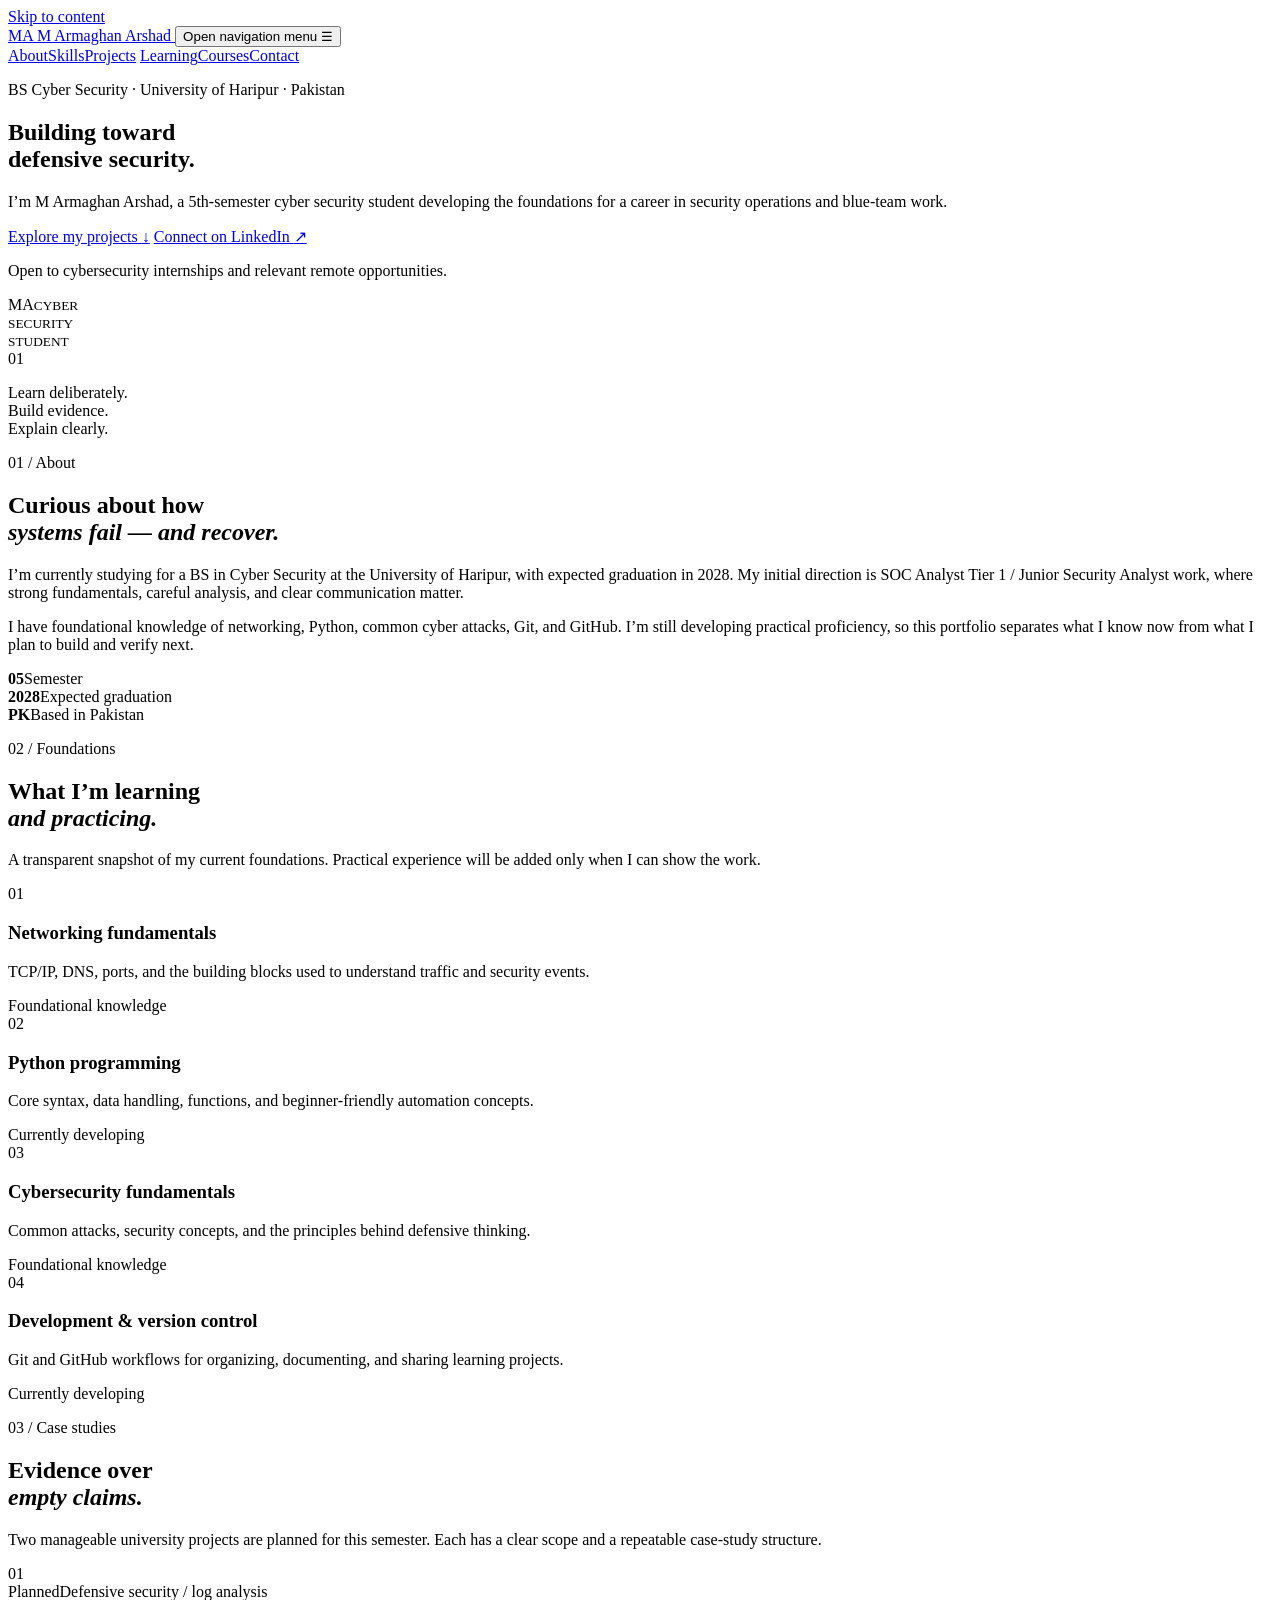
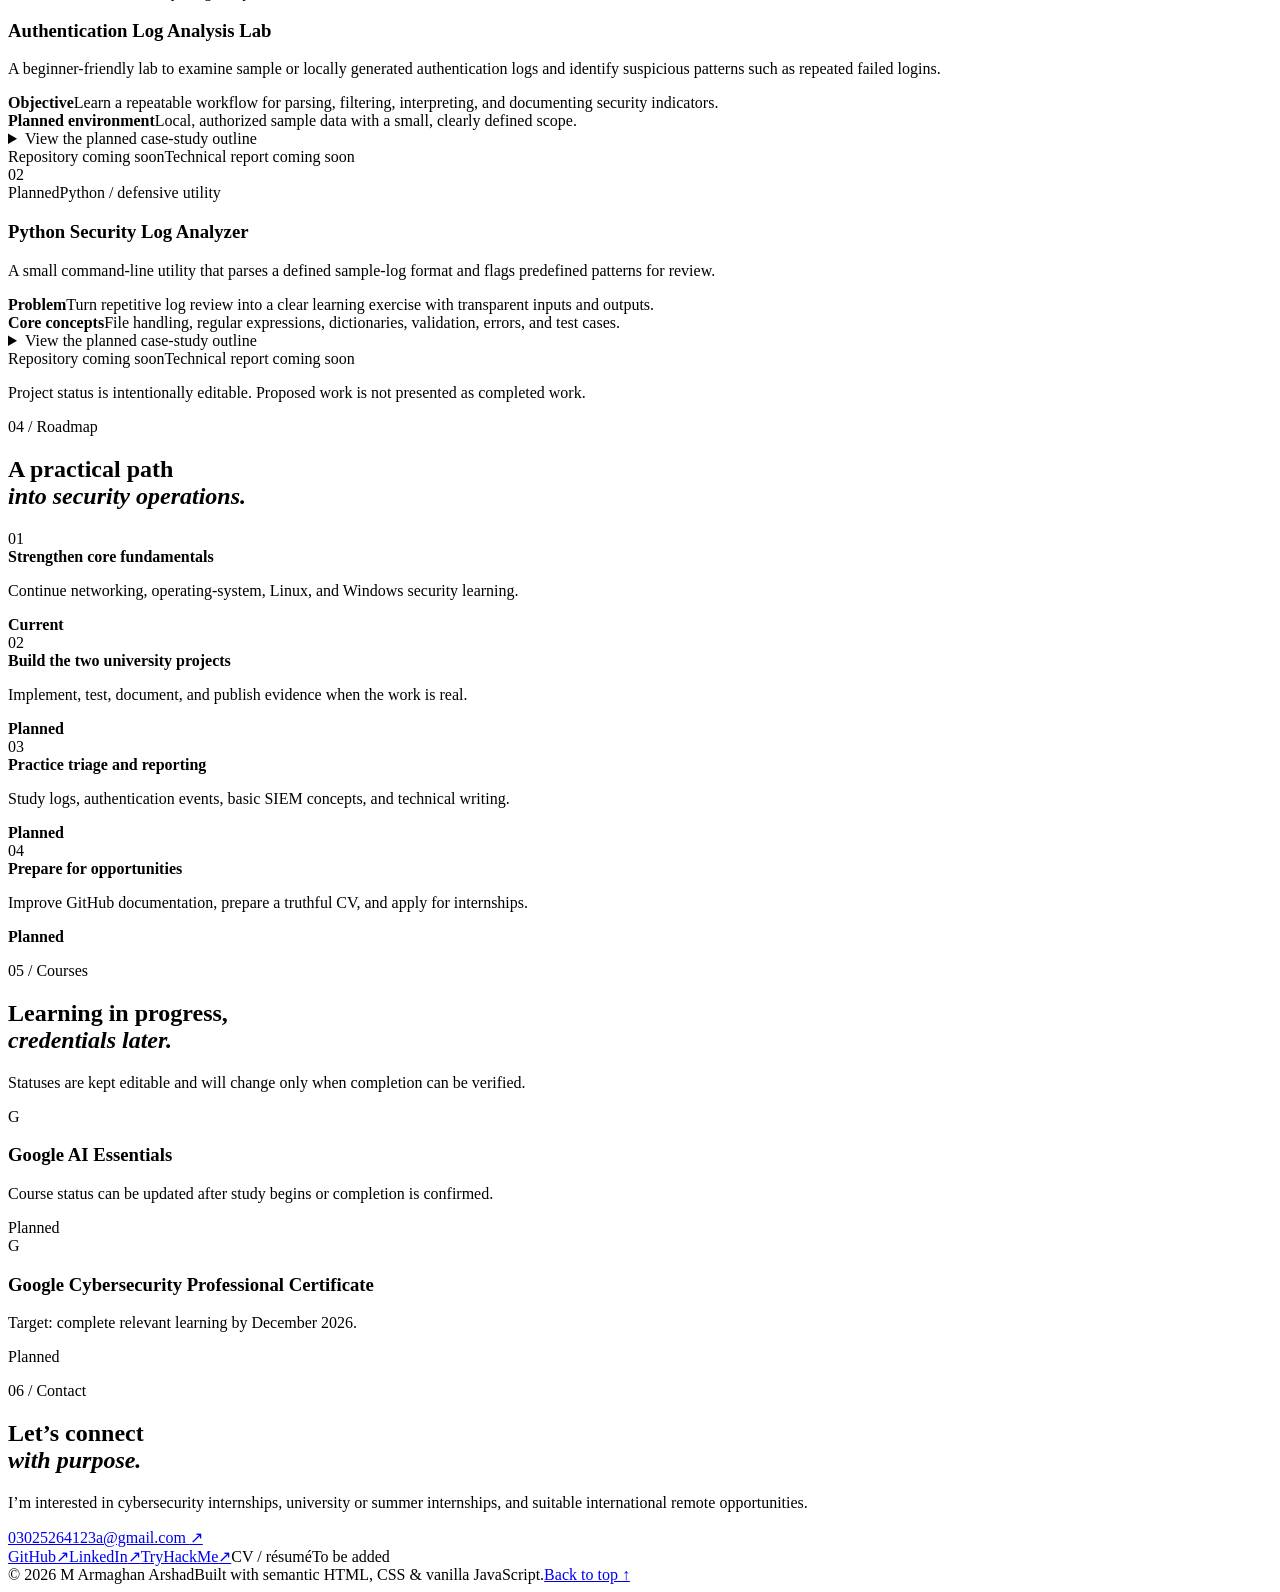
==== index.html @ b64688ca "Add files via upload" ====
<!doctype html>
<html lang="en">
<head>
  <meta charset="utf-8">
  <meta name="viewport" content="width=device-width, initial-scale=1">
  <meta name="description" content="M Armaghan Arshad — BS Cyber Security student building toward SOC Analyst and Junior Security Analyst roles.">
  <meta name="theme-color" content="#0c1726">
  <meta property="og:title" content="M Armaghan Arshad | Cyber Security Portfolio">
  <meta property="og:description" content="A practical, honest portfolio of a BS Cyber Security student focused on blue-team fundamentals and security operations.">
  <meta property="og:type" content="website">
  <title>M Armaghan Arshad | Cyber Security Portfolio</title>
  <link rel="icon" href="assets/favicon.svg" type="image/svg+xml">
  <link rel="stylesheet" href="css/style.css">
  <script src="js/script.js" defer></script>
</head>
<body>
  <a class="skip-link" href="#main-content">Skip to content</a>
  <header class="site-header">
    <nav class="nav container" aria-label="Primary navigation">
      <a class="brand" href="#home" aria-label="M Armaghan Arshad home">
        <span class="brand-mark" aria-hidden="true">MA</span>
        <span>M Armaghan Arshad</span>
      </a>
      <button class="menu-toggle" type="button" aria-expanded="false" aria-controls="site-menu">
        <span class="sr-only">Open navigation menu</span>
        <span aria-hidden="true">☰</span>
      </button>
      <div class="nav-links" id="site-menu">
        <a href="#about">About</a><a href="#skills">Skills</a><a href="#projects">Projects</a>
        <a href="#learning">Learning</a><a href="#certifications">Courses</a><a href="#contact">Contact</a>
      </div>
    </nav>
  </header>

  <main id="main-content">
    <section class="hero" id="home" aria-labelledby="hero-title">
      <div class="container hero-grid">
        <div class="hero-copy">
          <p class="eyebrow">BS Cyber Security · University of Haripur · Pakistan</p>
          <h1 id="hero-title">Building toward<br><span class="accent-text">defensive security.</span></h1>
          <p class="hero-lede">I’m M Armaghan Arshad, a 5th-semester cyber security student developing the foundations for a career in security operations and blue-team work.</p>
          <div class="button-row">
            <a class="button button-primary" href="#projects">Explore my projects <span aria-hidden="true">↓</span></a>
            <a class="button button-ghost" href="https://www.linkedin.com/in/armaghan-arshad-b3345828b/" target="_blank" rel="noopener noreferrer">Connect on LinkedIn <span aria-hidden="true">↗</span></a>
          </div>
          <p class="availability"><span class="status-dot" aria-hidden="true"></span> Open to cybersecurity internships and relevant remote opportunities.</p>
        </div>
        <div class="hero-aside" aria-label="Profile summary">
          <div class="initials-card"><span>MA</span><small>CYBER<br>SECURITY<br>STUDENT</small></div>
          <div class="hero-note"><span class="line-number">01</span><p>Learn deliberately.<br>Build evidence.<br>Explain clearly.</p></div>
        </div>
      </div>
    </section>

    <section class="section section-light" id="about" aria-labelledby="about-title">
      <div class="container split-layout">
        <div><p class="section-kicker">01 / About</p><h2 id="about-title">Curious about how<br><em>systems fail — and recover.</em></h2></div>
        <div class="section-body"><p>I’m currently studying for a BS in Cyber Security at the University of Haripur, with expected graduation in 2028. My initial direction is SOC Analyst Tier 1 / Junior Security Analyst work, where strong fundamentals, careful analysis, and clear communication matter.</p><p>I have foundational knowledge of networking, Python, common cyber attacks, Git, and GitHub. I’m still developing practical proficiency, so this portfolio separates what I know now from what I plan to build and verify next.</p><div class="fact-row"><div><strong>05</strong><span>Semester</span></div><div><strong>2028</strong><span>Expected graduation</span></div><div><strong>PK</strong><span>Based in Pakistan</span></div></div></div>
      </div>
    </section>

    <section class="section section-dark" id="skills" aria-labelledby="skills-title">
      <div class="container"><div class="section-heading"><div><p class="section-kicker">02 / Foundations</p><h2 id="skills-title">What I’m learning<br><em>and practicing.</em></h2></div><p class="section-intro">A transparent snapshot of my current foundations. Practical experience will be added only when I can show the work.</p></div>
        <div class="skill-grid">
          <article class="skill-card"><span class="card-index">01</span><h3>Networking fundamentals</h3><p>TCP/IP, DNS, ports, and the building blocks used to understand traffic and security events.</p><span class="tag tag-blue">Foundational knowledge</span></article>
          <article class="skill-card"><span class="card-index">02</span><h3>Python programming</h3><p>Core syntax, data handling, functions, and beginner-friendly automation concepts.</p><span class="tag tag-blue">Currently developing</span></article>
          <article class="skill-card"><span class="card-index">03</span><h3>Cybersecurity fundamentals</h3><p>Common attacks, security concepts, and the principles behind defensive thinking.</p><span class="tag tag-blue">Foundational knowledge</span></article>
          <article class="skill-card"><span class="card-index">04</span><h3>Development & version control</h3><p>Git and GitHub workflows for organizing, documenting, and sharing learning projects.</p><span class="tag tag-blue">Currently developing</span></article>
        </div>
      </div>
    </section>

    <section class="section section-light" id="projects" aria-labelledby="projects-title">
      <div class="container"><div class="section-heading"><div><p class="section-kicker">03 / Case studies</p><h2 id="projects-title">Evidence over<br><em>empty claims.</em></h2></div><p class="section-intro dark-intro">Two manageable university projects are planned for this semester. Each has a clear scope and a repeatable case-study structure.</p></div>
        <div class="project-list">
          <article class="project-card"><div class="project-number">01</div><div class="project-content"><div class="project-topline"><span class="tag tag-planned">Planned</span><span class="project-type">Defensive security / log analysis</span></div><h3>Authentication Log Analysis Lab</h3><p class="project-summary">A beginner-friendly lab to examine sample or locally generated authentication logs and identify suspicious patterns such as repeated failed logins.</p><div class="project-meta"><div><strong>Objective</strong><span>Learn a repeatable workflow for parsing, filtering, interpreting, and documenting security indicators.</span></div><div><strong>Planned environment</strong><span>Local, authorized sample data with a small, clearly defined scope.</span></div></div><details><summary>View the planned case-study outline</summary><ul><li>Define learning objectives and data source.</li><li>Normalize events, identify patterns, and preserve evidence.</li><li>Document findings without inventing counts or outcomes.</li><li>Write practical recommendations and limitations.</li></ul></details><div class="project-links"><span class="muted-link">Repository coming soon</span><span class="muted-link">Technical report coming soon</span></div></div></article>
          <article class="project-card"><div class="project-number">02</div><div class="project-content"><div class="project-topline"><span class="tag tag-planned">Planned</span><span class="project-type">Python / defensive utility</span></div><h3>Python Security Log Analyzer</h3><p class="project-summary">A small command-line utility that parses a defined sample-log format and flags predefined patterns for review.</p><div class="project-meta"><div><strong>Problem</strong><span>Turn repetitive log review into a clear learning exercise with transparent inputs and outputs.</span></div><div><strong>Core concepts</strong><span>File handling, regular expressions, dictionaries, validation, errors, and test cases.</span></div></div><details><summary>View the planned case-study outline</summary><ul><li>Define input format, output format, and detection rules.</li><li>Handle missing files, malformed lines, and empty input safely.</li><li>Test expected, unexpected, and boundary cases.</li><li>Document limitations and demonstrate the tool honestly.</li></ul></details><div class="project-links"><span class="muted-link">Repository coming soon</span><span class="muted-link">Technical report coming soon</span></div></div></article>
        </div>
        <p class="section-footnote">Project status is intentionally editable. Proposed work is not presented as completed work.</p>
      </div>
    </section>

    <section class="section section-paper" id="learning" aria-labelledby="learning-title"><div class="container split-layout"><div><p class="section-kicker">04 / Roadmap</p><h2 id="learning-title">A practical path<br><em>into security operations.</em></h2></div><div class="roadmap" role="list"><div class="roadmap-item current" role="listitem"><span>01</span><div><strong>Strengthen core fundamentals</strong><p>Continue networking, operating-system, Linux, and Windows security learning.</p></div><b>Current</b></div><div class="roadmap-item" role="listitem"><span>02</span><div><strong>Build the two university projects</strong><p>Implement, test, document, and publish evidence when the work is real.</p></div><b>Planned</b></div><div class="roadmap-item" role="listitem"><span>03</span><div><strong>Practice triage and reporting</strong><p>Study logs, authentication events, basic SIEM concepts, and technical writing.</p></div><b>Planned</b></div><div class="roadmap-item" role="listitem"><span>04</span><div><strong>Prepare for opportunities</strong><p>Improve GitHub documentation, prepare a truthful CV, and apply for internships.</p></div><b>Planned</b></div></div></div></section>

    <section class="section section-light" id="certifications" aria-labelledby="certifications-title"><div class="container"><div class="section-heading"><div><p class="section-kicker">05 / Courses</p><h2 id="certifications-title">Learning in progress,<br><em>credentials later.</em></h2></div><p class="section-intro dark-intro">Statuses are kept editable and will change only when completion can be verified.</p></div><div class="course-grid"><article class="course-card"><span class="course-mark">G</span><div><h3>Google AI Essentials</h3><p>Course status can be updated after study begins or completion is confirmed.</p></div><span class="tag tag-planned">Planned</span></article><article class="course-card"><span class="course-mark">G</span><div><h3>Google Cybersecurity Professional Certificate</h3><p>Target: complete relevant learning by December 2026.</p></div><span class="tag tag-planned">Planned</span></article></div></div></section>

    <section class="contact-section" id="contact" aria-labelledby="contact-title"><div class="container contact-grid"><div><p class="section-kicker">06 / Contact</p><h2 id="contact-title">Let’s connect<br><em>with purpose.</em></h2><p class="contact-copy">I’m interested in cybersecurity internships, university or summer internships, and suitable international remote opportunities.</p><a class="email-link" href="mailto:03025264123a@gmail.com">03025264123a@gmail.com <span aria-hidden="true">↗</span></a></div><div class="contact-links"><a href="https://github.com/armaghan-cybersec" target="_blank" rel="noopener noreferrer"><span>GitHub</span><span aria-hidden="true">↗</span></a><a href="https://www.linkedin.com/in/armaghan-arshad-b3345828b/" target="_blank" rel="noopener noreferrer"><span>LinkedIn</span><span aria-hidden="true">↗</span></a><a href="https://tryhackme.com/p/03025264123a" target="_blank" rel="noopener noreferrer"><span>TryHackMe</span><span aria-hidden="true">↗</span></a><span class="cv-placeholder"><span>CV / résumé</span><span>To be added</span></span></div></div></section>
  </main>
  <footer class="site-footer"><div class="container footer-inner"><span>© <span id="current-year">2026</span> M Armaghan Arshad</span><span>Built with semantic HTML, CSS & vanilla JavaScript.</span><a href="#home">Back to top ↑</a></div></footer>
</body>
</html>
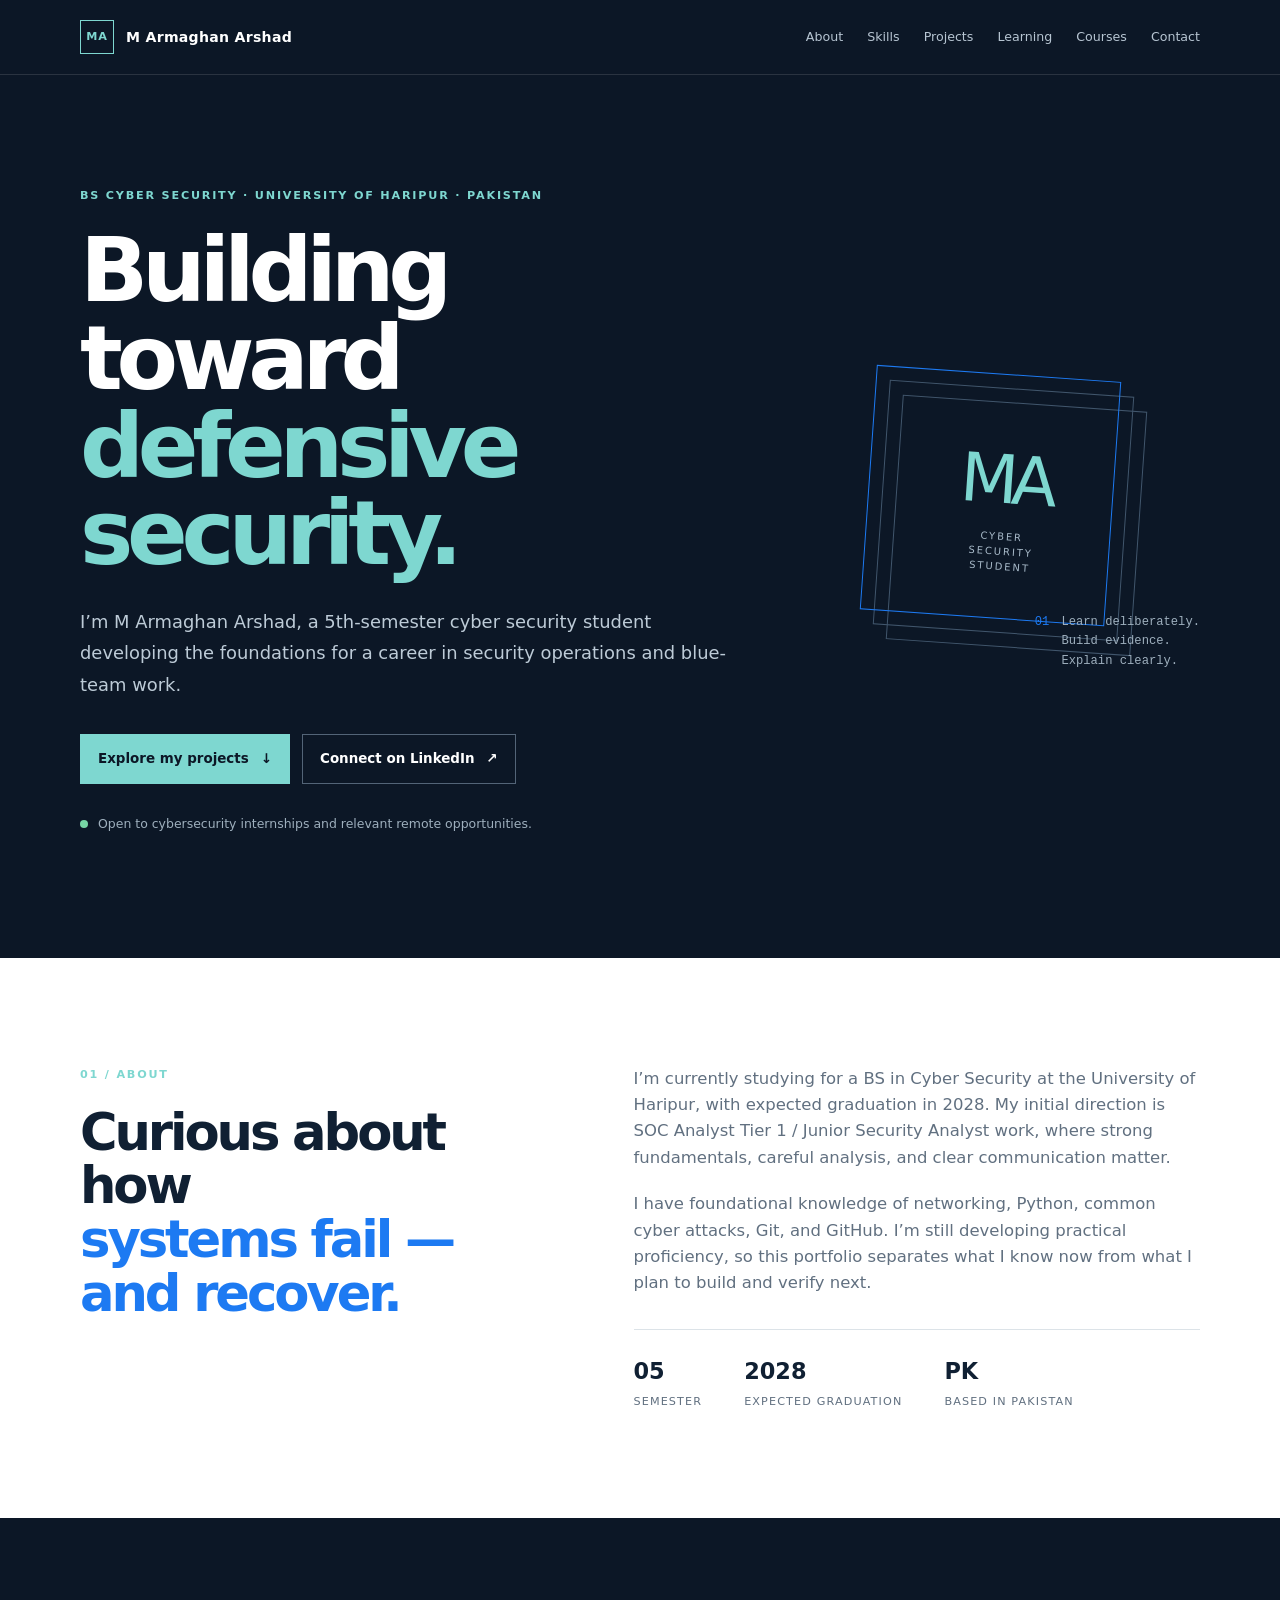
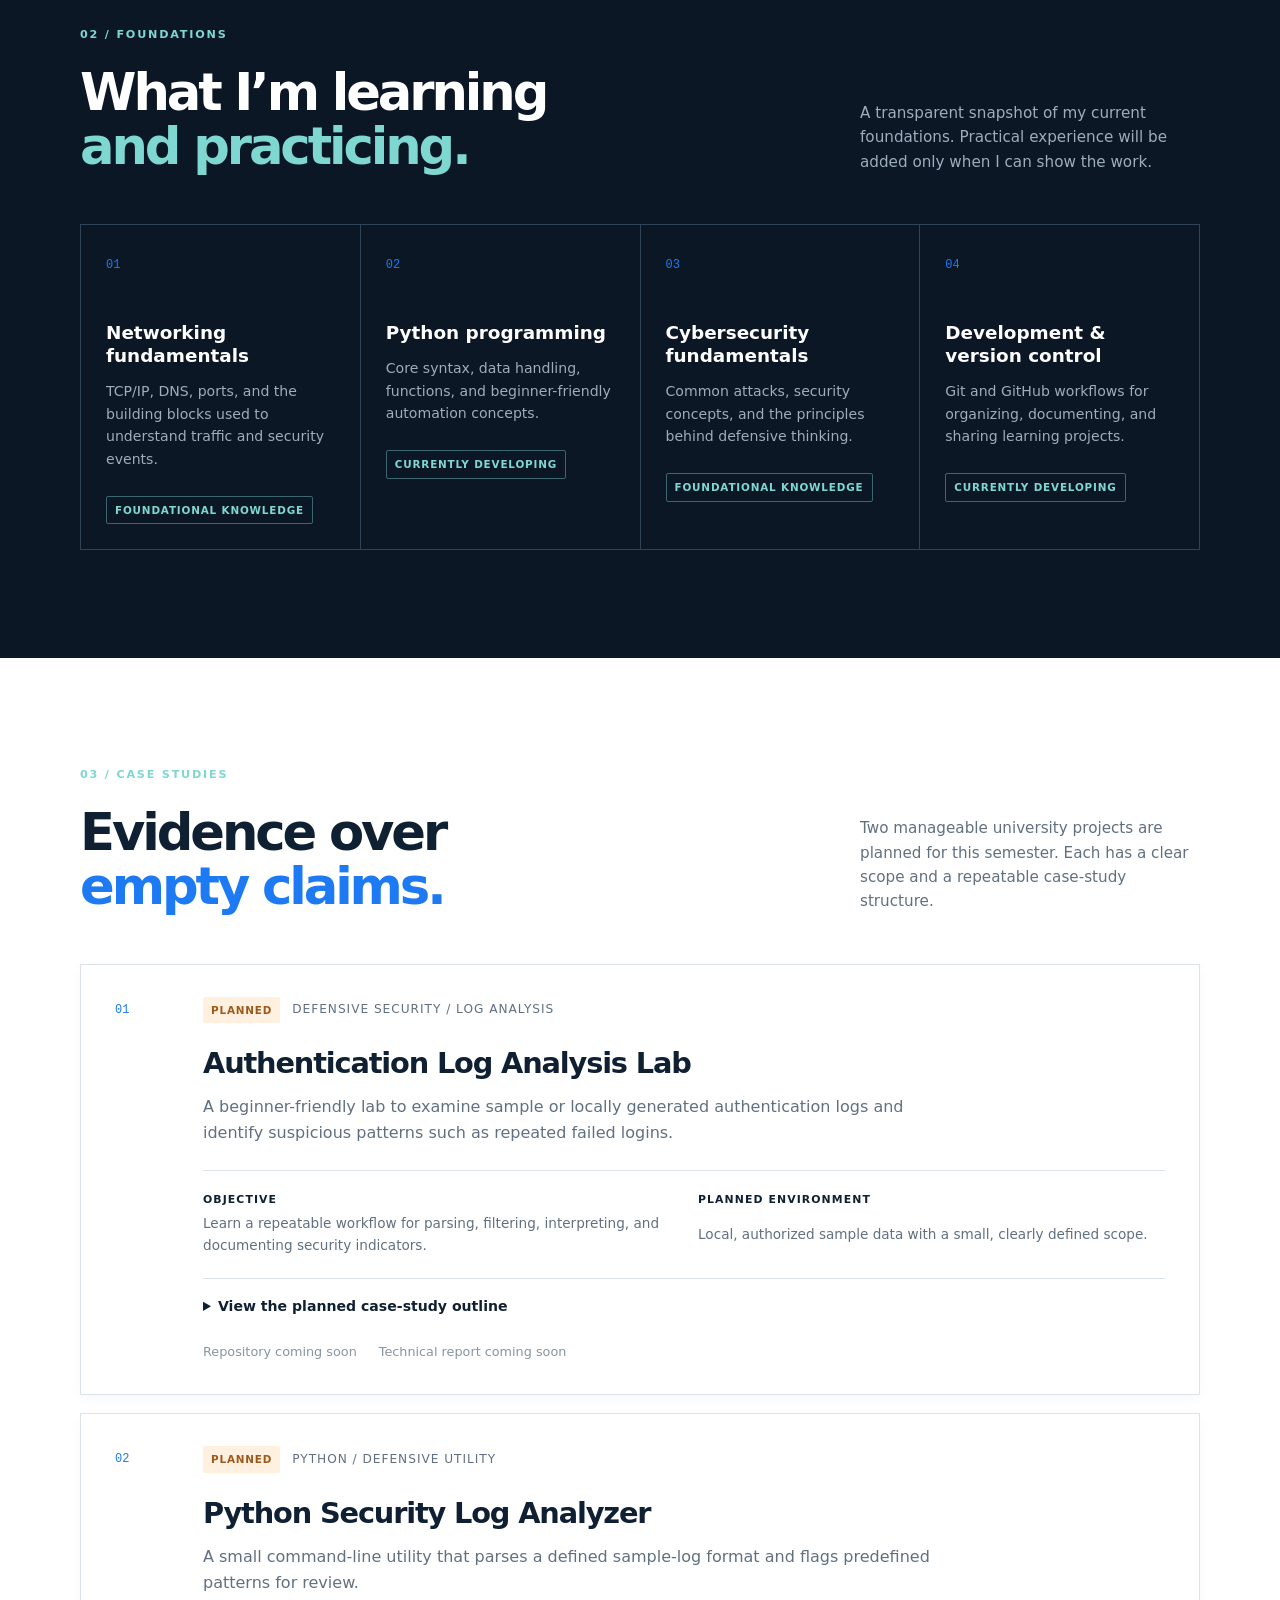
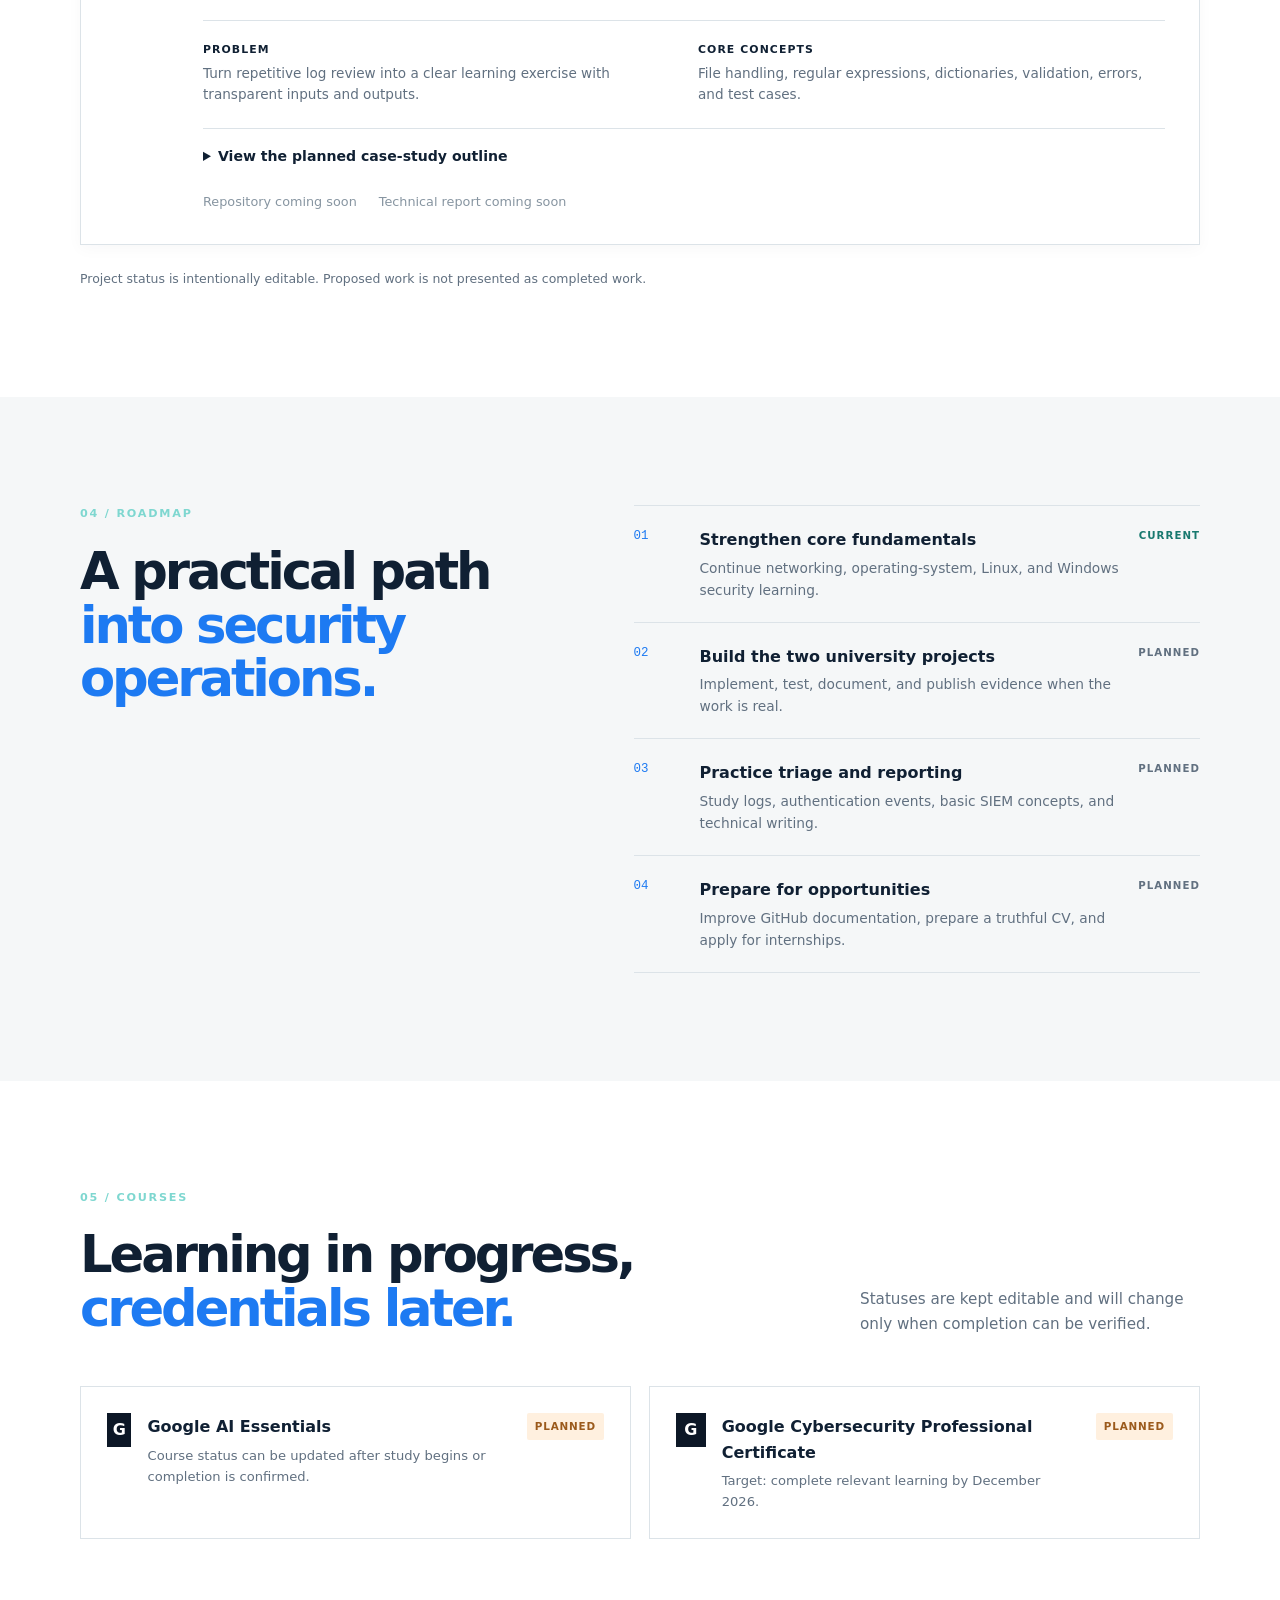
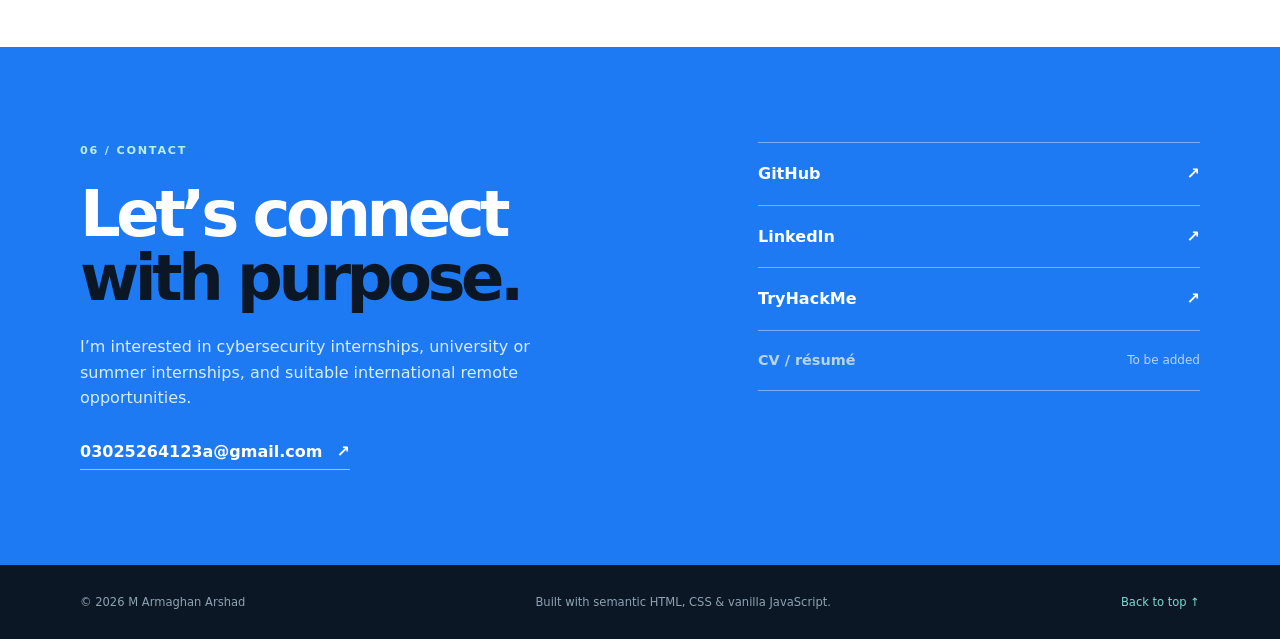
==== commit d62e12f5: "Update stylesheet link in index.html" ====
--- a/index.html
+++ b/index.html
@@ -10,7 +10,7 @@
   <meta property="og:type" content="website">
   <title>M Armaghan Arshad | Cyber Security Portfolio</title>
   <link rel="icon" href="assets/favicon.svg" type="image/svg+xml">
-  <link rel="stylesheet" href="css/style.css">
+  <link rel="stylesheet" href="style.css">
   <script src="js/script.js" defer></script>
 </head>
 <body>
--- a/style.css
+++ b/style.css
@@ -0,0 +1 @@
+:root{--ink:#102033;--navy:#0c1726;--muted:#617080;--paper:#f5f7f8;--white:#fff;--line:#dce3e8;--blue:#1d7af2;--cyan:#7ed7d0;--orange:#f0a35b;--shadow:0 18px 50px rgba(16,32,51,.1);--radius:6px}*{box-sizing:border-box}html{scroll-behavior:smooth}body{margin:0;color:var(--ink);background:var(--paper);font-family:Inter,ui-sans-serif,system-ui,-apple-system,BlinkMacSystemFont,"Segoe UI",sans-serif;line-height:1.6}a{color:inherit}button,a{font:inherit}.container{width:min(1120px,calc(100% - 48px));margin-inline:auto}.sr-only{position:absolute;width:1px;height:1px;padding:0;margin:-1px;overflow:hidden;clip:rect(0,0,0,0);white-space:nowrap;border:0}.skip-link{position:fixed;left:16px;top:-60px;background:var(--cyan);color:var(--navy);padding:10px 14px;z-index:10;font-weight:700}.skip-link:focus{top:16px}.site-header{background:var(--navy);color:#fff;position:sticky;top:0;z-index:5;border-bottom:1px solid rgba(255,255,255,.12)}.nav{min-height:74px;display:flex;align-items:center;justify-content:space-between;gap:24px}.brand{display:flex;align-items:center;gap:12px;text-decoration:none;font-size:.88rem;font-weight:700;letter-spacing:.02em}.brand-mark{display:grid;place-items:center;width:34px;height:34px;border:1px solid var(--cyan);color:var(--cyan);font-size:.7rem;letter-spacing:.08em}.nav-links{display:flex;gap:24px;align-items:center}.nav-links a{font-size:.79rem;text-decoration:none;color:#b7c5d2;transition:color .2s ease}.nav-links a:hover,.nav-links a:focus{color:var(--cyan)}.menu-toggle{display:none;background:none;border:1px solid #536477;color:#fff;padding:6px 10px;cursor:pointer}.hero{background:var(--navy);color:#fff;padding:112px 0 124px;overflow:hidden}.hero-grid{display:grid;grid-template-columns:minmax(0,1.25fr) .75fr;gap:70px;align-items:center}.eyebrow,.section-kicker{font-size:.7rem;letter-spacing:.16em;text-transform:uppercase;font-weight:800;color:var(--cyan);margin:0 0 22px}.hero h1{font-size:clamp(3rem,7vw,6.4rem);line-height:.98;letter-spacing:-.07em;margin:0 0 28px;max-width:800px}.accent-text{color:var(--cyan)}.hero-lede{font-size:1.12rem;line-height:1.75;color:#bdcbd7;max-width:650px;margin:0 0 34px}.button-row{display:flex;gap:12px;flex-wrap:wrap}.button{display:inline-flex;align-items:center;gap:12px;padding:13px 17px;text-decoration:none;font-weight:750;font-size:.84rem;border:1px solid transparent;transition:transform .2s ease,background .2s ease}.button:hover{transform:translateY(-2px)}.button-primary{background:var(--cyan);color:var(--navy)}.button-primary:hover{background:#a1ebe3}.button-ghost{border-color:#536477;color:#fff}.button-ghost:hover{border-color:var(--cyan);color:var(--cyan)}.availability{color:#9eafbd;font-size:.78rem;margin:30px 0 0;display:flex;align-items:center;gap:10px}.status-dot{width:8px;height:8px;background:#77d6a5;border-radius:50%;display:inline-block}.hero-aside{position:relative;min-height:330px;display:flex;align-items:center;justify-content:center}.initials-card{width:245px;height:245px;border:1px solid #41566c;display:flex;flex-direction:column;align-items:center;justify-content:center;gap:16px;transform:rotate(4deg);position:relative}.initials-card:before,.initials-card:after{content:"";position:absolute;border:1px solid #41566c;width:100%;height:100%}.initials-card:before{transform:translate(14px,14px)}.initials-card:after{transform:translate(-14px,-14px);border-color:var(--blue)}.initials-card span{font-size:4.2rem;letter-spacing:-.1em;color:var(--cyan);line-height:1}.initials-card small{font-size:.62rem;line-height:1.5;letter-spacing:.2em;text-align:center;color:#a9bbca}.hero-note{position:absolute;bottom:4px;right:0;display:flex;gap:12px;color:#9eafbd;font-family:ui-monospace,SFMono-Regular,Menlo,monospace;font-size:.76rem}.hero-note p{margin:0;line-height:1.6}.line-number{color:var(--blue)}.section{padding:108px 0}.section-light{background:#fff}.section-paper{background:var(--paper)}.section-dark{background:var(--navy);color:#fff}.split-layout{display:grid;grid-template-columns:.9fr 1.1fr;gap:90px}.section h2{font-size:clamp(2rem,4vw,3.5rem);line-height:1.05;letter-spacing:-.06em;margin:0}.section h2 em,.contact-section h2 em{font-style:normal;color:var(--blue)}.section-dark h2 em{color:var(--cyan)}.section-body{max-width:620px;font-size:1.03rem;color:var(--muted)}.section-body p{margin:0 0 20px}.fact-row{display:flex;gap:42px;border-top:1px solid var(--line);padding-top:24px;margin-top:32px}.fact-row div{display:grid;gap:3px}.fact-row strong{font-size:1.4rem;color:var(--ink)}.fact-row span{font-size:.7rem;text-transform:uppercase;letter-spacing:.1em;color:var(--muted)}.section-heading{display:flex;justify-content:space-between;gap:60px;align-items:end;margin-bottom:50px}.section-intro{max-width:340px;color:#9eadbb;font-size:.95rem;margin:0}.dark-intro{color:var(--muted)}.skill-grid{display:grid;grid-template-columns:repeat(4,1fr);border-top:1px solid #304255;border-left:1px solid #304255}.skill-card{min-height:265px;padding:25px;border-right:1px solid #304255;border-bottom:1px solid #304255}.card-index,.project-number{font-family:ui-monospace,SFMono-Regular,Menlo,monospace;color:var(--blue);font-size:.75rem}.skill-card h3{font-size:1.15rem;line-height:1.25;margin:46px 0 13px}.skill-card p{font-size:.88rem;color:#9eadbb;margin:0 0 25px}.tag{display:inline-block;font-size:.65rem;letter-spacing:.08em;text-transform:uppercase;font-weight:800;padding:5px 8px;border-radius:2px}.tag-blue{color:var(--cyan);border:1px solid #3d6770}.tag-planned{color:#9b5a1c;background:#fff0df}.tag-progress{color:#155f64;background:#d9f4ee}.project-list{display:grid;gap:18px}.project-card{display:grid;grid-template-columns:88px 1fr;border:1px solid var(--line);background:#fff;padding:32px 34px;box-shadow:0 4px 15px rgba(16,32,51,.03)}.project-number{padding-top:4px}.project-content{min-width:0}.project-topline{display:flex;gap:12px;align-items:center;flex-wrap:wrap}.project-type{color:var(--muted);font-size:.76rem;text-transform:uppercase;letter-spacing:.08em}.project-card h3{font-size:1.8rem;letter-spacing:-.04em;margin:17px 0 8px}.project-summary{font-size:1rem;max-width:760px;color:var(--muted);margin:0 0 25px}.project-meta{display:grid;grid-template-columns:1fr 1fr;gap:28px;border-top:1px solid var(--line);padding-top:20px}.project-meta div{display:grid;gap:4px}.project-meta strong{font-size:.68rem;letter-spacing:.1em;text-transform:uppercase}.project-meta span{font-size:.85rem;color:var(--muted)}details{margin-top:22px;border-top:1px solid var(--line);padding-top:16px;font-size:.88rem}summary{cursor:pointer;font-weight:700}details ul{color:var(--muted);margin-bottom:0}.project-links{display:flex;gap:22px;margin-top:24px;font-size:.8rem}.muted-link{color:#8795a1}.section-footnote{font-size:.78rem;color:var(--muted);margin:24px 0 0}.roadmap{border-top:1px solid var(--line)}.roadmap-item{display:grid;grid-template-columns:48px 1fr auto;gap:18px;padding:21px 0;border-bottom:1px solid var(--line);align-items:start}.roadmap-item>span{color:var(--blue);font-family:ui-monospace,monospace;font-size:.78rem}.roadmap-item strong{font-size:1rem}.roadmap-item p{font-size:.86rem;color:var(--muted);margin:4px 0 0}.roadmap-item b{font-size:.64rem;text-transform:uppercase;letter-spacing:.1em;color:var(--muted);font-weight:800}.roadmap-item.current b{color:#18796f}.course-grid{display:grid;grid-template-columns:1fr 1fr;gap:18px}.course-card{border:1px solid var(--line);padding:26px;display:flex;align-items:flex-start;gap:16px;justify-content:space-between}.course-mark{width:34px;height:34px;background:var(--navy);color:#fff;display:grid;place-items:center;font-weight:800}.course-card h3{font-size:1rem;margin:1px 0 5px}.course-card p{font-size:.82rem;color:var(--muted);margin:0}.contact-section{background:var(--blue);color:#fff;padding:95px 0}.contact-section .section-kicker{color:#bcefe8}.contact-section h2{font-size:clamp(2.6rem,5vw,4.5rem);line-height:1;letter-spacing:-.07em;margin:0 0 24px}.contact-section h2 em{color:var(--navy)}.contact-copy{max-width:470px;color:#d8edff}.email-link{display:inline-flex;gap:14px;align-items:center;color:#fff;font-size:1rem;font-weight:750;text-decoration:none;border-bottom:1px solid rgba(255,255,255,.55);padding-bottom:5px;margin-top:12px}.contact-grid{display:grid;grid-template-columns:1.15fr .85fr;gap:80px}.contact-links{border-top:1px solid rgba(255,255,255,.4)}.contact-links>a,.cv-placeholder{display:flex;justify-content:space-between;align-items:center;padding:18px 0;border-bottom:1px solid rgba(255,255,255,.4);text-decoration:none;font-weight:700}.contact-links>a:hover{color:var(--navy)}.cv-placeholder{color:#b8d5e8;font-size:.9rem}.cv-placeholder span:last-child{font-weight:500;font-size:.75rem}.site-footer{background:var(--navy);color:#8ea2b2;font-size:.72rem}.footer-inner{min-height:74px;display:flex;align-items:center;justify-content:space-between;gap:16px}.footer-inner a{color:var(--cyan);text-decoration:none}.footer-inner a:hover{text-decoration:underline}:focus-visible{outline:3px solid var(--orange);outline-offset:3px}@media (max-width:800px){.container{width:min(100% - 36px,620px)}.nav{min-height:65px}.menu-toggle{display:block}.nav-links{display:none;position:absolute;top:65px;left:0;right:0;background:var(--navy);padding:14px 18px 20px;border-top:1px solid #304255;flex-direction:column;align-items:stretch;gap:0}.nav-links.is-open{display:flex}.nav-links a{padding:12px 0;border-bottom:1px solid #243548}.hero{padding:75px 0 85px}.hero-grid,.split-layout,.contact-grid{grid-template-columns:1fr;gap:46px}.hero-aside{min-height:250px}.hero-note{right:8px}.section{padding:76px 0}.section-heading{display:block;margin-bottom:35px}.section-intro{margin-top:22px}.skill-grid{grid-template-columns:1fr 1fr}.project-card{grid-template-columns:1fr;gap:18px;padding:25px}.project-meta,.course-grid{grid-template-columns:1fr}.contact-grid{gap:45px}.footer-inner{padding:20px 0;flex-wrap:wrap}.footer-inner span:nth-child(2){order:3;width:100%}}@media (max-width:480px){.hero h1{font-size:3.3rem}.button{width:100%;justify-content:center}.skill-grid{grid-template-columns:1fr}.skill-card{min-height:auto}.fact-row{gap:20px;flex-wrap:wrap}.fact-row strong{font-size:1.2rem}.project-card h3{font-size:1.45rem}.roadmap-item{grid-template-columns:34px 1fr}.roadmap-item b{grid-column:2}.contact-section{padding:72px 0}}@media (prefers-reduced-motion:reduce){html{scroll-behavior:auto}*,*:before,*:after{transition-duration:.01ms!important;animation-duration:.01ms!important;animation-iteration-count:1!important}}
